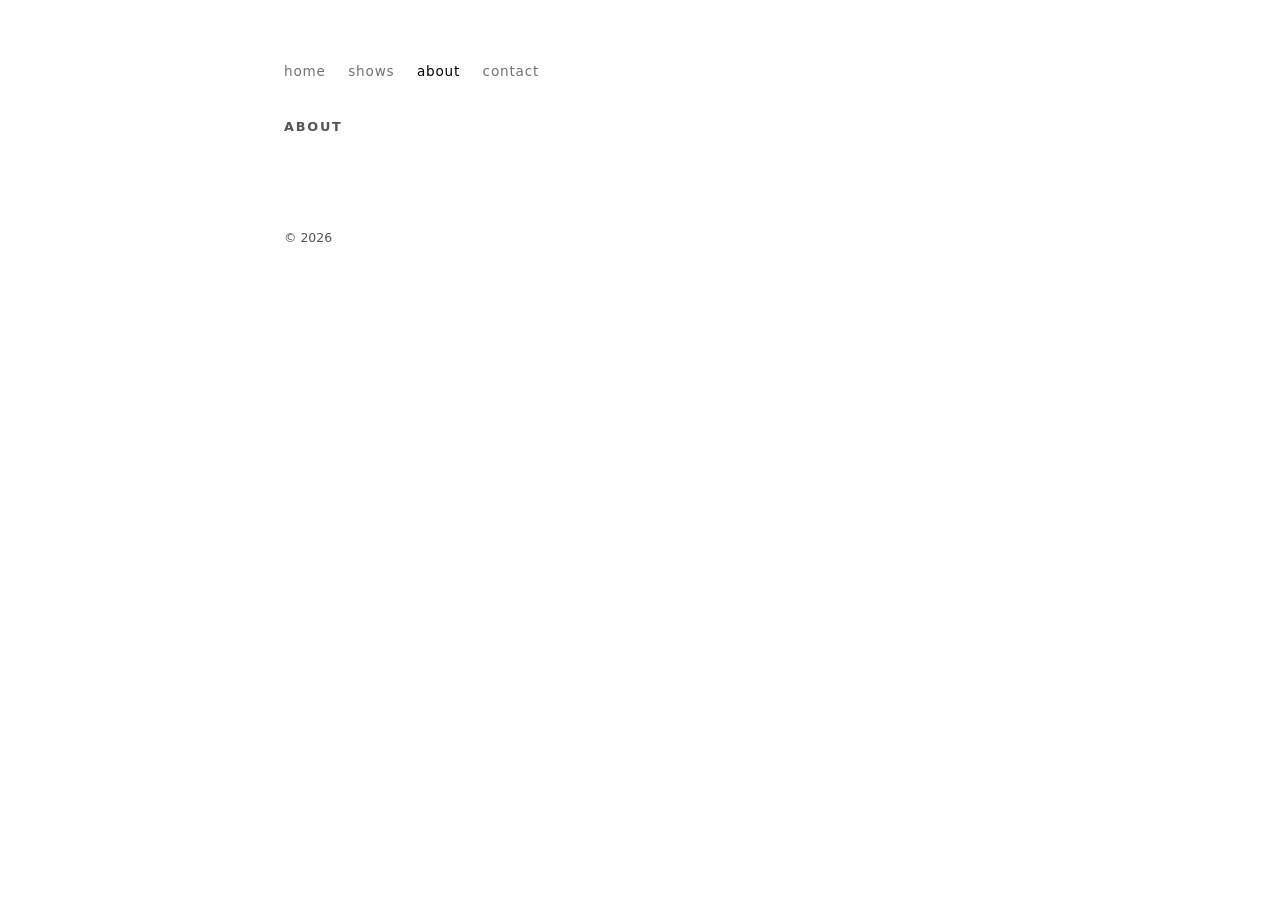
==== about.html @ debbbc99 "Add files via upload" ====
<!doctype html>
<html lang="en"><head><meta charset="utf-8"><meta name="viewport" content="width=device-width,initial-scale=1">
<meta name="description" content="Chris Ryan Williams — music, performances, and visual work.">
<link rel="stylesheet" href="style.css"></head>
<body data-page="about"><main></main>
<script src="content/settings.js"></script><script src="content/about.js"></script>
<script src="site.js"></script></body></html>
---- style.css ----
:root{--bg:#fff;--fg:#000;--mute:#555;--line:#e2e2e2}
*{box-sizing:border-box}
body{margin:0;background:var(--bg);color:var(--fg);font:17px/1.65 Georgia,"Times New Roman",serif}
a{color:inherit;text-decoration-color:var(--mute);text-underline-offset:3px}
a:hover{text-decoration-color:var(--fg)}
header{max-width:760px;margin:0 auto;padding:2.2rem 1.5rem 0}
.name{font:600 1.6rem/1.2 Georgia,serif;letter-spacing:.01em;text-decoration:none;display:inline-block;margin-bottom:1rem}
nav{display:flex;flex-wrap:wrap;gap:.4rem 1.4rem;font:.85rem system-ui,sans-serif;letter-spacing:.06em;text-transform:lowercase}
nav a{text-decoration:none;color:var(--fg);opacity:.55}
nav a:hover,nav a.on{opacity:1}
main{max-width:760px;margin:0 auto;padding:2.5rem 1.5rem 4rem}
h1{font:600 .8rem system-ui,sans-serif;letter-spacing:.14em;text-transform:uppercase;color:var(--mute);margin:0 0 2rem}
h2{font:600 1.15rem Georgia,serif;margin:2.5rem 0 .8rem}
.item{padding:1.1rem 0;border-top:1px solid var(--line)}
.item:last-child{border-bottom:1px solid var(--line)}
.meta{font:.82rem system-ui,sans-serif;color:var(--mute);letter-spacing:.03em}
.show{display:grid;grid-template-columns:7.5rem 1fr;gap:1rem}
.show .d{font:.85rem system-ui,sans-serif;color:var(--mute);padding-top:.2rem}
@media(max-width:560px){.show{grid-template-columns:1fr;gap:.1rem}}
.embed{margin:1rem 0 .4rem}
iframe{width:100%;border:0;display:block}
.yt{position:relative;aspect-ratio:16/9}.yt iframe{position:absolute;inset:0;height:100%}
.hero{font-size:1.25rem;max-width:34rem;margin:0 0 2.5rem}
.links a{margin-right:1rem;font:.85rem system-ui,sans-serif}
.empty{color:var(--mute);font-style:italic}
footer{max-width:760px;margin:0 auto;padding:0 1.5rem 3rem;font:.78rem system-ui,sans-serif;color:var(--mute)}
.photo{display:block;width:auto;max-width:100%;max-height:82vh;margin:0 0 .5rem}
.credit{font:.75rem system-ui,sans-serif;color:var(--mute);margin:0 0 2rem}
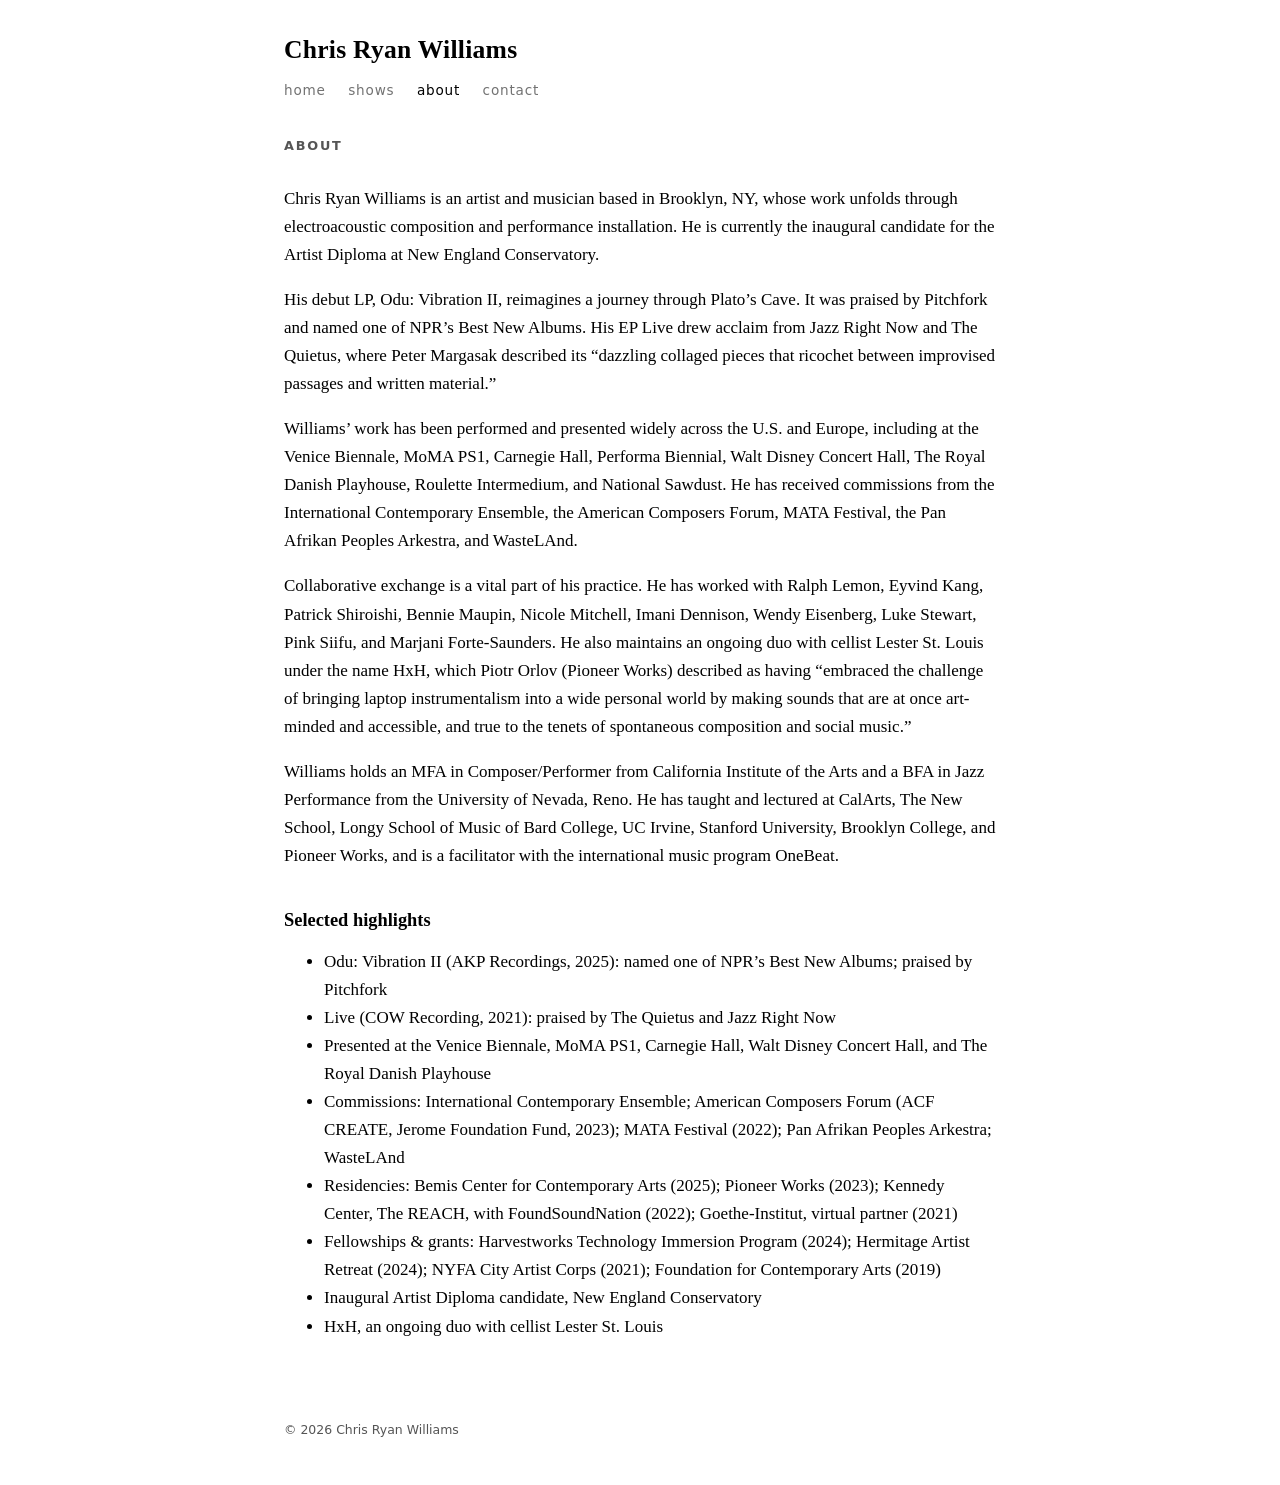
==== commit 6f996876: "Add files via upload" ====
--- a/about.html
+++ b/about.html
@@ -3,5 +3,5 @@
 <meta name="description" content="Chris Ryan Williams — music, performances, and visual work.">
 <link rel="stylesheet" href="style.css"></head>
 <body data-page="about"><main></main>
-<script src="content/settings.js"></script><script src="content/about.js"></script>
+<script src="settings.js"></script><script src="about.js"></script>
 <script src="site.js"></script></body></html>
